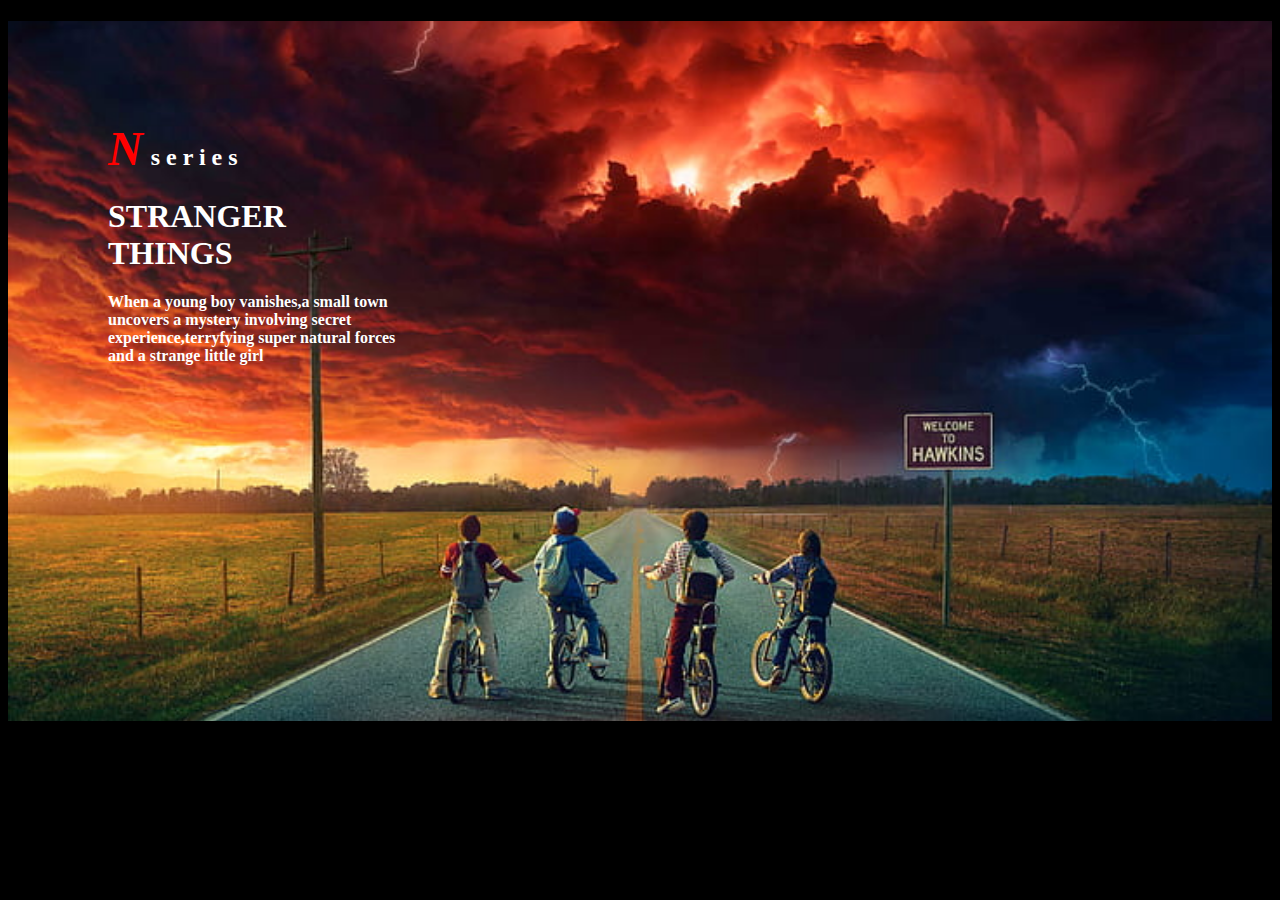
==== Desktop/MY Project 1/index.html @ 01c51221 "first commit" ====
<!DOCTYPE html>
<html lang="en">

<head>
    <meta charset="UTF-8">
    <meta http-equiv="X-UA-Compatible" content="IE=edge">
    <meta name="viewport" content="width=device-width, initial-scale=1.0">
    <title>Netflix</title>
    <link rel="icon" href="Pictures/netflix-n.jpg">
    <link rel="stylesheet" href="index.css">
</head>

<body id="Body">

    <div class="Head">
        <h1 style="color: red; padding-top: 100px;padding-left: 100px;">
            <span style="color:#FF0000;font-size: xxx-large;"> <em>N</em></span>
            <span style="color:white;font-size: x-large;">s e r i e s</span>
            <h1 style="color: white;padding-left:100px;font-weight: bolder;"> STRANGER<BR> THINGS</BR>
            </h1>
            <p style="color: white;padding-left: 100px; font-weight: bolder;">When a young boy vanishes,a small town
                <br>
                uncovers a
                mystery
                involving secret
                <br>
                experience,terryfying
                super natural forces <br> and a strange little girl
            </p>


    </div>

</body>

</html>
---- Desktop/MY Project 1/index.css ----
.Head {
  background-image: url(Pictures/stranger-things-5k-wallpaper-preview.jpg);
  height: 700px;
  background-position: center;
  background-repeat: no-repeat;
  background-size: cover;
}
Body {
  background-color: black;
}
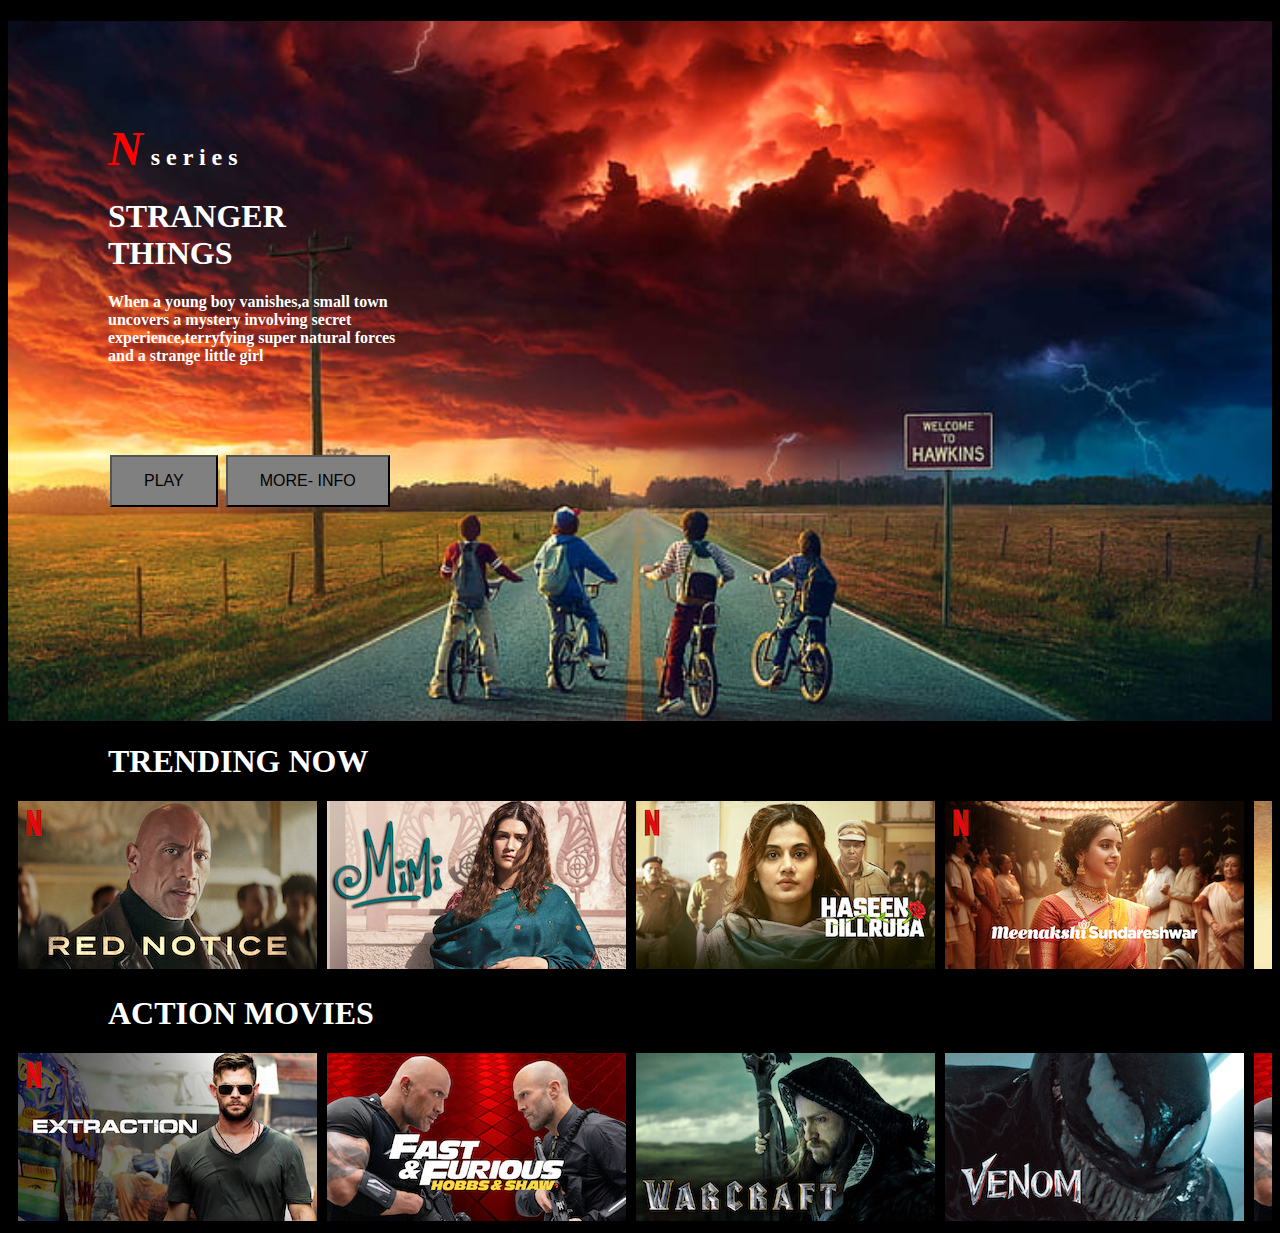
==== commit 5b58008c: "finished" ====
--- a/Desktop/MY Project 1/index.html
+++ b/Desktop/MY Project 1/index.html
@@ -18,6 +18,7 @@
             <span style="color:white;font-size: x-large;">s e r i e s</span>
             <h1 style="color: white;padding-left:100px;font-weight: bolder;"> STRANGER<BR> THINGS</BR>
             </h1>
+
             <p style="color: white;padding-left: 100px; font-weight: bolder;">When a young boy vanishes,a small town
                 <br>
                 uncovers a
@@ -27,10 +28,60 @@
                 experience,terryfying
                 super natural forces <br> and a strange little girl
             </p>
+            <div class="butten">
+                <button class="play">PLAY</button>
+                <button class="more-info">MORE- INFO</button>
+            </div>
+    </div>
+    <div>
 
+        <h1 style="color: white; padding-left: 100px;">TRENDING NOW</h1>
+    </div>
+    <div class="movielist" style="display:flex;justify-content: space-center;overflow-x:scroll ;">
+        <div class="movie">
+            <img src="Pictures/rednotice    AABX0PtSPw59nh_ScwhDYvqvx5jvaFOqQnBJrttZyGo1Cg6SXcsu1fLgPRTZ6LysCXGN2SE0rlowH4NBMWNE5OPmb9DMEiau5BFXsQjfAw39CYVjbGwkKq5k8ZGqyH.jpg"
+                alt="">
+        </div>
+        <div class="movie">
+            <img src="Pictures/mimi.jpg" alt="">
 
+        </div>
+        <div class="movie">
+            <img src="Pictures/n.jpg" alt="">
+        </div>
+        <div class="movie">
+            <img src="Pictures/n2.jpg" alt="">
+        </div>
+        <div class="movie">
+            <img src="Pictures/n3.jpg" alt="">
+        </div>
     </div>
+    <div>
+        <h1 style="color: white; padding-left: 100px;">ACTION MOVIES</h1>
+    </div>
+    <div class="movielist" style="display:flex;justify-content: space-center;overflow-x: scroll;">
 
+        <div class="movie">
+
+            <img src="Pictures/N8.jpg" alt="">
+        </div>
+        <div class="movie">
+            <img src="Pictures/N5.jpg" alt="">
+
+        </div>
+        <div class="movie">
+            <img src="Pictures/N7.jpg" alt="">
+        </div>
+        <div class="movie">
+            <img src="Pictures/N6.jpg" alt="">
+        </div>
+        <div class="movie">
+            <img src="Pictures/N5.jpg" alt="">
+        </div>
+        <div class="movie">
+            <img src="Pictures/N.jpg" alt="">
+        </div>
+    </div>
 </body>
 
 </html>--- a/Desktop/MY Project 1/index.css
+++ b/Desktop/MY Project 1/index.css
@@ -8,3 +8,47 @@
 Body {
   background-color: black;
 }
+.play {
+  background-color: gray;
+  font-size: 25px;
+  padding: 15px 32px;
+  text-align: center;
+  text-decoration: none;
+  display: inline-block;
+  font-size: 16px;
+  margin: 4px 2px;
+  cursor: pointer;
+}
+.more-info {
+  background-color: gray;
+  font-size: 25px;
+
+  padding: 15px 32px;
+  text-align: center;
+  text-decoration: none;
+  display: inline-block;
+  font-size: 16px;
+  margin: 4px 2px;
+  cursor: pointer;
+  color: black;
+}
+.butten {
+  padding-left: 100px;
+  padding-top: 70px;
+}
+.more-info:hover {
+  border: black;
+  background-color: black;
+  color: white;
+}
+.play:hover {
+  border: black;
+  background-color: black;
+  color: white;
+}
+.movie {
+  margin-left: 10px;
+}
+.movielist::-webkit-scrollbar {
+  display: none;
+}
